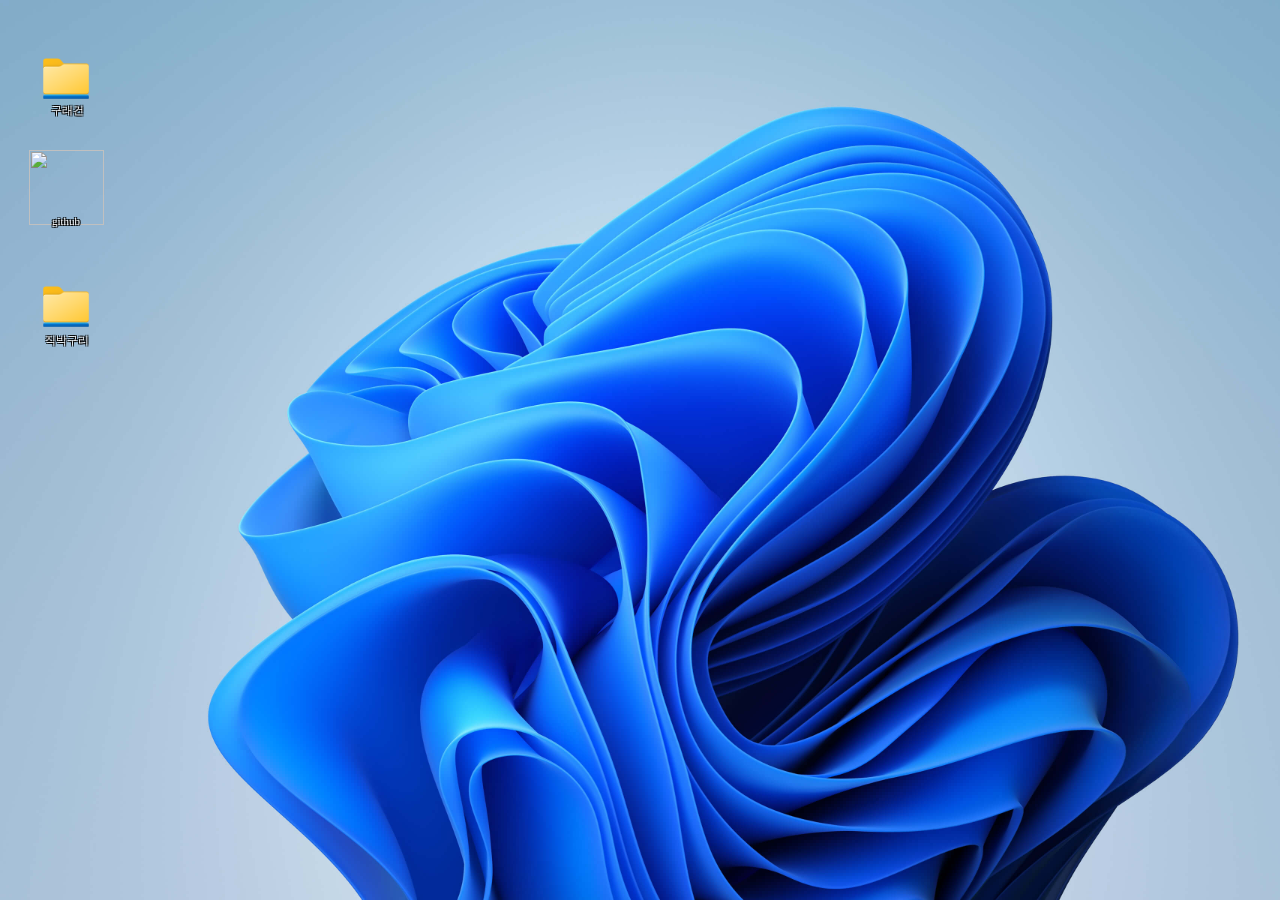
==== index.html @ e6343146 "Rename window.html to index.html" ====
<!DOCTYPE html>
<html>
<head>
    <link rel="stylesheet" type="text/css" href="styles.css">
</head>
<body>

    <div ondblclick="showWindow()" oncontextmenu="showWindow()">
        <img src="static/my_file.png">
        <div class="file">
            구래건
        </div>
    </div>


    <div ondblclick="window.location.href = 'https://github.com/reagan99'">
        <img src="static/git_logo.png" style="margin-top: 100px; width: 75px; height: 75px; left: 29px;">
        <div class="git">
            github
        </div>
    </div>

    <div ondblclick="showFolder()">
        <img src="static/my_file.png" style="margin-top: 228px;">
        <div class="gicbak">
            직박구리
        </div>
    </div>
        
    <div class="window" style="display:none">
        <div class="title-bar" onmousedown="dragWindow(event)">
            <div class="title-bar-text">Window</div>
            <div class="title-bar-controls">
                <button aria-label="Minimize" onclick="minimizeWindow(event)"></button>
                <button aria-label="Maximize" onclick="maximizeWindow(event)"></button>
                <button aria-label="Close" onclick="closeWindow(event)"></button>
            </div>
        </div>
        <div class="window-body">
            <h1>Who am I</h1>
            <img src="static/my_file.png" alt="내 이미지">
            <button class="tag" ondblclick="showMemo()">개인정보</button>
            <button class="tag" onclick="openEditor()">Word</button>
            <button class="tag">메모</button>
            <button class="tag" onclick="showLinux()">리눅스</button>
        </div>
    </div>
    <div class="editor" style="display:none">
        <div class="editor-title-bar" onmousedown="dragEditor(event)">
            
            <div class="editor-title-bar-text">Word</div>
            <div class="toolbar">
                <button class="btn">저장</button>
                <button class="btn">열기</button>
                <button class="btn">잘라내기</button>
                <button class="btn">복사</button>
                <button class="btn">붙여넣기</button>
            </div>
            <div class="editor-title-bar-controls">
                <button aria-label="Minimize" onclick="minimizeEditor(event)"></button>
                <button aria-label="Maximize" onclick="maximizeEditor(event)"></button>
                <button aria-label="Close" onclick="closeEditor(event)"></button>
            </div>
        </div>
        <div class="editor-body">
            <p> 누군가를 알고 싶다면<br>
                그 사람의 컴퓨터를 보면 되지 않을까요?<br>
               아님 말고...<br>
                </p>
        </div>
    </div>
    
    <div class="memo" style="display:none">
        <div class="memo-title-bar" onmousedown="dragMemo(event)">
            <div class="memo-title-bar-text">Memo</div>
            <div class="memo-title-bar-controls">
                <button aria-label="Minimize" onclick="minimizeMemo(event)"></button>
                <button aria-label="Maximize" onclick="maximizeMemo(event)"></button>
                <button aria-label="Close" onclick="closeMemo(event)"></button>
            </div>
        </div>
        <div class="memo-body">
            <h1>Sticker Memo</h1>
            <p>이름: 구래건<br>
                생년월일 : 2003.09.14<br>
                태어난 곳: 캐나다/밴쿠버<br>
                </p>
        </div>
    </div>
    <div class="folder" style="display:none">
        <div class="folder-title-bar" >
            <div class="folder-title-bar-text">Folder</div>
            <div class="folder-title-bar-controls">
                <button aria-label="Minimize" onclick="minimizeFolder(event)"></button>
                <button aria-label="Maximize" onclick="maximizeFolder(event)"></button>
                <button aria-label="Close" onclick="closeFolder(event)"></button>
            </div>
        </div>
        <div class="folder-separator"></div>
        <div class="content">
            <div class="sidebar">
                <ul>
                    <li>Documents</li>
                    <li>Downloads</li>
                    <li>Pictures</li>
                    <li>Videos</li>
                </ul>
            </div>
            <div class="main">
                <ul>
                    <li>File 1</li>
                    <li>File 2</li>
                    <li>File 3</li>
                    <li>File 4</li>
                    <li>File 5</li>
                </ul>
            </div>
        </div>
    </div>
    <div class="powerpoint"  style="display:none">
        <div class="powerpoint-title-bar" onmousedown="dragPowerpoint(event)">
            <div class="powerpoint-title-bar-text">PowerPoint</div>
            <div class="powerpoint-title-bar-controls">
                <button aria-label="Minimize" onclick="minimizePowerpoint(event)"></button>
                <button aria-label="Maximize" onclick="maximizePowerpoint(event)"></button>
                <button aria-label="Close" onclick="closePowerpoint(event)"></button>
            </div>
        </div>
        <div class="powerpoint-body">
            <div class="powerpoint-sidebar">
                <ul>
                    <li><a href="#">File</a></li>
                    <li><a href="#">Home</a></li>
                    <li><a href="#">Insert</a></li>
                    <li><a href="#">Design</a></li>
                    <li><a href="#">Transitions</a></li>
                    <li><a href="#">Animations</a></li>
                    <li><a href="#">Slide Show</a></li>
                    <li><a href="#">Review</a></li>
                    <li><a href="#">View</a></li>
                </ul>
            </div>
            <div class="powerpoint-main">
                <div class="powerpoint-slide">
                    <img src="static/linux/슬라이드1.PNG" alt="Slide 1">
                    <img src="static/linux/슬라이드2.PNG" alt="Slide 2">
                    <img src="static/linux/슬라이드3.PNG" alt="Slide 3">
                    <img src="static/linux/슬라이드4.PNG" alt="Slide 4">
                    <img src="static/linux/슬라이드5.PNG" alt="Slide 5">
                    <img src="static/linux/슬라이드6.PNG" alt="Slide 6">
                    <img src="static/linux/슬라이드7.PNG" alt="Slide 7">
                    <img src="static/linux/슬라이드8.PNG" alt="Slide 8">
                    <img src="static/linux/슬라이드9.PNG" alt="Slide 9">
                    <img src="static/linux/슬라이드10.PNG" alt="Slide 10">
                    <img src="static/linux/슬라이드11.PNG" alt="Slide 11">
                    <img src="static/linux/슬라이드12.PNG" alt="Slide 12">
                    <img src="static/linux/슬라이드13.PNG" alt="Slide 13">
                    <img src="static/linux/슬라이드14.PNG" alt="Slide 14">
                    <img src="static/linux/슬라이드15.PNG" alt="Slide 15">
                    <img src="static/linux/슬라이드16.PNG" alt="Slide 16">
                    <img src="static/linux/슬라이드17.PNG" alt="Slide 17">
                    <img src="static/linux/슬라이드18.PNG" alt="Slide 18">
                    <img src="static/linux/슬라이드19.PNG" alt="Slide 19">
                    <img src="static/linux/슬라이드20.PNG" alt="Slide 20">
                    <img src="static/linux/슬라이드21.PNG" alt="Slide 21">
                    <img src="static/linux/슬라이드22.PNG" alt="Slide 22">
                </div>
            </div>
    
    <script>
        const windowElement = document.querySelector('.window');
        const memoElement = document.querySelector('.memo');
        const folderElement = document.querySelector('.folder');
        const editorElement = document.querySelector('.editor');
        const powerpointElement = document.querySelector('.powerpoint');
        let isDraggingWindow = false;
        let isDraggingMemo = false;
        let isDraggingEditor = false;
        let windowOffsetX = 0;
        let windowOffsetY = 0;
        let memoOffsetX = 0;
        let memoOffsetY = 0;
        let editorOffsetX = 0;
        let editorOffsetY = 0;

        function showWindow() {
            windowElement.style.display = 'block';
        }

        function minimizeWindow(event) {
            event.stopPropagation();
            windowElement.style.display = 'none';
        }

        function openEditor() {
            windowElement.style.display = 'none';
            editorElement.style.display = 'block';
        }
        function showLinux(){
            powerpointElement.style.display = 'block';
        }

        function closeEditor(event) {
            event.stopPropagation();
            editorElement.style.display = 'none';
            windowElement.style.display = 'block';
        }

        function dragEditor(event) {
            isDraggingEditor = true;
            editorOffsetX = event.clientX - editorElement.offsetLeft;
            editorOffsetY = event.clientY - editorElement.offsetTop;
        }

        function dragWindow(event) {
            isDraggingWindow = true;
            windowOffsetX = event.clientX - windowElement.offsetLeft;
            windowOffsetY = event.clientY - windowElement.offsetTop;
        }

        function minimizeEditor(event) {
            event.stopPropagation();
            editorElement.style.display = 'none';
        }

        function maximizeEditor(event) {
            event.stopPropagation();
            editorElement.style.width = '100%';
            editorElement.style.height = '100%';
            editorElement.style.top = '30';
            editorElement.style.left = '30';
        }

        function closeWindow(event) {
            event.stopPropagation();
            windowElement.style.display = 'none';
        }

        function dragMemo(event) {
            isDraggingMemo = true;
            memoOffsetX = event.clientX - memoElement.offsetLeft;
            memoOffsetY = event.clientY - memoElement.offsetTop;
        }

        function minimizeMemo(event) {
            event.stopPropagation();
            memoElement.style.display = 'none';
        }

        function maximizeMemo(event) {
            event.stopPropagation();
            memoElement.style.width = '100%';
            memoElement.style.height = '100%';
            memoElement.style.top = '30';
            memoElement.style.left = '30';
        }

        function closeMemo(event) {
            event.stopPropagation();
            memoElement.style.display = 'none';
        }

        function showMemo() {
            memoElement.style.display = 'block';
        }

        function showFolder() {
            folderElement.style.display = 'block';
        }

        function minimizeFolder(event) {
            event.stopPropagation();
            folderElement.style.display = 'none';
        }

        function maximizeFolder(event) {
            event.stopPropagation();
            folderElement.style.width = '100%';
            folderElement.style.height = '100%';
            folderElement.style.top = '30';
            folderElement.style.left = '30';
        }

        function closeFolder(event) {
            event.stopPropagation();
            folderElement.style.display = 'none';
        }
        function minimizePowerpoint(event) {
            event.stopPropagation();
            powerpointElement.style.display = 'none';
        }
        function maximizePowerpoint(event) {
            event.stopPropagation();
            powerpointElement.style.width = '100%';
            powerpointElement.style.height = '100%';
            powerpointElement.style.top = '30';
            powerpointElement.style.left = '30';
        }
        function closePowerpoint(event) {
            event.stopPropagation();
            powerpointElement.style.display = 'none';
        }
    
    </script>
</html>
---- styles.css ----
body {
    background-image: url('static/blue_flower.jpg');
    background-size: cover;
    background-repeat: no-repeat;
    background-attachment: fixed;
    /* 다른 스타일 속성을 원하는대로 추가할 수 있습니다. */
}

.gicbak{
    position: absolute;
    top: 328px;
    left: 67px;
    transform: translateX(-50%);
    color: white;
    padding: 5px;
    font-size: 11px;
    text-shadow: -1px -1px 0 #000, 1px -1px 0 #000, -1px 1px 0 #000, 1px 1px 0 #000;
}



.file {
    position: absolute;
    top: 98px;
    left: 67px;
    transform: translateX(-50%);
    color: white;
    padding: 5px;
    font-size: 11px;
    text-shadow: -1px -1px 0 #000, 1px -1px 0 #000, -1px 1px 0 #000, 1px 1px 0 #000;
}

.git {
    position: absolute;
    top: 210px;
    left: 66px;
    transform: translateX(-50%);
    color: white;
    padding: 5px;
    font-size: 11px;
    text-shadow: -1px -1px 0 #000, 1px -1px 0 #000, -1px 1px 0 #000, 1px 1px 0 #000;
}

h1 {
    /* 헤더 스타일을 원하는대로 추가할 수 있습니다. */
    color: white;
    text-align: center;
}
footer {
    background: linear-gradient(to left, #E2EEF9, #D5DCF2);
    color: #fff;
    text-align: center;
    padding: 3px;
    position: fixed;
    bottom: 0;
    left: 0; /* 왼쪽 끝부터 시작하도록 설정 */
    width: 100%; /* 전체 폭을 가리키도록 설정 */
}
img {
    position: absolute; 
    left: 40px;
    top: 50px;
    width: 52px; /* 이미지의 폭을 조절 */
    height: auto;
    /* 다른 스타일 속성을 원하는대로 추가할 수 있습니다. */
}

.window {
    position: absolute;
    top: 50%;
    left: 50%;
    transform: translate(-50%, -50%);
    width: 500px;
    height: 400px;
    background-color: white;
    border: 1px solid black;
    box-shadow: 0px 0px 10px rgba(0, 0, 0, 0.5);
    overflow: hidden;
}

.title-bar {
    position: relative;
    width: 100%;
    height: 30px;
    background-color: #0078d7;
    color: white;
    font-size: 14px;
    display: flex;
    align-items: center;
}

.title-bar-text {
    margin-left: 10px;
    flex-grow: 1;
}

.title-bar-controls {
    display: flex;
    align-items: center;
    margin-right: 10px;
}

.title-bar-controls button {
    width: 12px;
    height: 12px;
    margin-left: 5px;
    border-radius: 50%;
    border: none;
    outline: none;
}

.title-bar-controls button:nth-child(1) {
    background-color: #ffc107;
}

.title-bar-controls button:nth-child(2) {
    background-color: #28a745;
}

.title-bar-controls button:nth-child(3) {
    background-color: #dc3545;
}

.window-body {
    padding: 20px;
}

.tag {
    display: inline-block;
    margin-right: 10px;
    margin-bottom: 10px;
    padding: 5px;
    background-color: #0078d7;
    color: white;
    font-size: 14px;
    border-radius: 5px;
}
.memo {
    position: absolute;
    top: 50%;
    left: 50%;
    transform: translate(-50%, -50%);
    width: 400px;
    height: 400px;
    background-color: #FFF7D1;
    border: 1px solid black;
    z-index: 1;
}

.memo-title-bar {
    height: 30px;
    background-color: #0078d7;
    color: white;
    display: flex;
    justify-content: space-between;
    align-items: center;
    padding: 0 10px;
}

.memo-title-bar-controls button {
    background-color: transparent;
    border: none;
    color: white;
    font-size: 20px;
    cursor: pointer;
    width: 12px;
    height: 12px;
    margin-left: 5px;
    border-radius: 50%;
    border: none;
    outline: none;
}
.memo-body h1 {
    font-size: 24px;
    font-weight: bold;
    color: #333;
    margin-bottom: 16px;
}
.memo-body p {
    font-size: 24px;
    color: black;
}

.memo-body {
    padding: 10px;
}


.memo-title-bar-controls button:nth-child(1) {
    background-color: #ffc107;
}

.memo-title-bar-controls button:nth-child(2) {
    background-color: #28a745;
}

.memo-title-bar-controls button:nth-child(3) {
    background-color: #dc3545;
}





.folder {
    position: absolute;
    top: 50%;
    left: 50%;
    transform: translate(-50%, -50%);
    width: 500px;
    height: 400px;
    background-color: white;
    border: 1px solid black;
    box-shadow: 0px 0px 10px rgba(0, 0, 0, 0.5);
    overflow: hidden;
}

.folder-title-bar {
    height: 30px;
    background-color: #0078d7;
    color: white;
    display: flex;
    justify-content: space-between;
    align-items: center;
    padding: 0 10px;
}

.folder-title-bar-controls button {
    background-color: transparent;
    border: none;
    color: white;
    font-size: 20px;
    cursor: pointer;
    width: 12px;
    height: 12px;
    margin-left: 5px;
    border-radius: 50%;
    border: none;
    outline: none;
}
.folder-body h1 {
    font-size: 24px;
    font-weight: bold;
    color: #333;
    margin-bottom: 16px;
}
.folder-body p {
    font-size: 24px;
    color: black;
}

.folder-body {
    padding: 10px;
    border-right: 10px solid black;
}
.folder-separator {
    width: 2px; /* 너비 조정 */
    background-color: #000; /* 선의 색상 설정 */
    height: max-content; /* 높이를 부모 요소와 동일하게 설정 */
    position: absolute;
    top: 7%;
    left: 30%; /* 가운데 정렬 (선택한 위치에 따라 조정) */
}
.folder-title-bar-controls button:nth-child(1) {
    background-color: #ffc107;
}

.folder-title-bar-controls button:nth-child(2) {
    background-color: #28a745;
}

.folder-title-bar-controls button:nth-child(3) {
    background-color: #dc3545;
}




body {
    background-color: #ccc; /* 전체 배경 회색 */
    display: flex;
    justify-content: center;
    align-items: center;
    height: 100vh;
    margin: 0;
}

.editor {
    border: 1px solid #ccc;
    background-color: #fff; /* 흰색 배경 */
    padding: 20px;
    display: flex;
    flex-direction: column;
    max-width: 800px; /* 원하는 최대 너비로 설정 */
    width: 100%; /* 화면을 가득 채우도록 설정 */
}

.editor-title-bar {
    background-color: #0078d4;
    padding: 10px;
    color: white;
    display: flex;
    justify-content: space-between;
    border-bottom: 1px solid #ccc; /* 타이틀 바와 본문 구분선 추가 */
}



.editor-title-bar-controls button {
    background-color: transparent;
    border: none;
    color: white;
    font-size: 20px;
    cursor: pointer;
    width: 12px;
    height: 12px;
    margin-left: 5px;
    border-radius: 50%;
    border: none;
    outline: none;
}

.editor-title-bar-controls button:nth-child(1) {
    background-color: #ffc107;
}

.editor-title-bar-controls button:nth-child(2) {
    background-color: #28a745;
}

.editor-title-bar-controls button:nth-child(3) {
    background-color: #dc3545;
}

.editor-body {
    border: 1px solid #ccc;
    padding: 10px;
    flex-grow: 1; /* 내용 영역을 가운데로 확장 */
    
}
.toolbar {
    background-color: #0679b3; /* Green */
    border: none;
    color: white;
    padding: 15px 32px;
    text-align: center;
    text-decoration: none;
    display: inline-block;
    font-size: 16px;
    margin: 4px 2px;
    cursor: pointer;
    border-radius: 10px;
    box-shadow: 0 4px 8px 0 rgba(0,0,0,0.2), 0 6px 20px 0 rgba(0,0,0,0.19);
}

.toolbar button {
    background-color: #0679b3;
    color: white;
    border: 2px solid #0679b3;
    border-radius: 5px;
    padding: 10px 20px;
    margin: 5px;
    font-size: 16px;
    cursor: pointer;
    transition: all 0.3s ease;
}

.toolbar button:hover {
    background-color: #0679b3;
    color: white;
}

.powerpoint-title-bar-controls button {
    background-color: transparent;
    border: none;
    color: white;
    font-size: 20px;
    cursor: pointer;
    width: 12px;
    height: 12px;
    margin-left: 5px;
    border-radius: 50%;
    border: none;
    outline: none;

}


.powerpoint {
    position: absolute;
    top: 50%;
    left: 50%;
    transform: translate(-50%, -50%);
    width: 800px;
    height: 600px;
    background-color: #fff;
    border: 1px solid #ccc;
    box-shadow: 0 0 10px rgba(0, 0, 0, 0.3);
    overflow: hidden;
}

/* Powerpoint Title Bar */
.powerpoint-title-bar {
    position: relative;
    height: 30px;
    background-color: #0072C6;
    color: #fff;
    font-size: 14px;
    font-weight: bold;
    padding: 5px;
    cursor: move;
}

/* Powerpoint Title Bar Text */
.powerpoint-title-bar-text {
    display: inline-block;
    margin-right: 10px;
}

/* Powerpoint Title Bar Controls */
.powerpoint-title-bar-controls {
    position: absolute;
    top: 0;
    right: 0;
    height: 100%;
}

/* Powerpoint Title Bar Control Buttons */
.powerpoint-title-bar-controls button {
    width: 30px;
    height: 30px;
    background-color: transparent;
    border: none;
    outline: none;
    cursor: pointer;
    margin-left: 5px;
    position: relative;
}

/* Powerpoint Title Bar Control Button Icons */
.powerpoint-title-bar-controls button:before {
    content: "";
    position: absolute;
    top: 50%;
    left: 50%;
    transform: translate(-50%, -50%);
}

/* Powerpoint Title Bar Control Button Minimize Icon */
.powerpoint-title-bar-controls button[aria-label="Minimize"]:before {
    width: 10px;
    height: 2px;
    background-color: #fff;
}

/* Powerpoint Title Bar Control Button Maximize Icon */
.powerpoint-title-bar-controls button[aria-label="Maximize"]:before {
    width: 10px;
    height: 10px;
    border: 2px solid #fff;
    border-radius: 50%;
}

/* Powerpoint Title Bar Control Button Close Icon */
.powerpoint-title-bar-controls button[aria-label="Close"]:before {
    width: 12px;
    height: 12px;
    border: 2px solid #fff;
    border-radius: 50%;
    transform: rotate(45deg);
}

/* Powerpoint Sidebar */
.powerpoint-sidebar {
    position: absolute;
    top: 30px;
    left: 0;
    bottom: 0;
    width: 150px;
    background-color: #f2f2f2;
    overflow-y: auto;
}

/* Powerpoint Sidebar Links */
.powerpoint-sidebar ul {
    list-style: none;
    margin: 0;
    padding: 0;
}

.powerpoint-sidebar ul li {
    margin: 0;
    padding: 0;
}

.powerpoint-sidebar ul li a {
    display: block;
    padding: 10px;
    color: #333;
    text-decoration: none;
    font-size: 14px;
    font-weight: bold;
    border-bottom: 1px solid #ccc;
}

.powerpoint-sidebar ul li a:hover {
    background-color: #0072C6;
    color: #fff;
}

/* Powerpoint Main */
.powerpoint-main {
    position: absolute;
    top: 30px;
    left: 150px;
    bottom: 0;
    right: 0;
    background-color: #fff;
    overflow-y: auto;
}

/* Powerpoint Slide */
.powerpoint-slide {
    position: relative;
    width: 100%;
    height: 100%;
    display: none;
}

.powerpoint-slide:first-child {
    display: block;
}

.powerpoint-slide img {
    width: 100%;
    height: 100%;
    object-fit: contain;
}

.powerpoint-title-bar-controls button:nth-child(1) {
    background-color: #ffc107;
}
.powerpoint-title-bar-controls button:nth-child(2) {
    background-color: #28a745;
}
.powerpoint-title-bar-controls button:nth-child(3) {
    background-color: #dc3545;
}

.powerpoint-slide {
    position: relative;
    width: 100%;
    height: 100%;
}

.powerpoint-slide img {
    display: block;
    margin: 10px auto; /* 이미지를 수직 중앙으로 정렬합니다. */
}
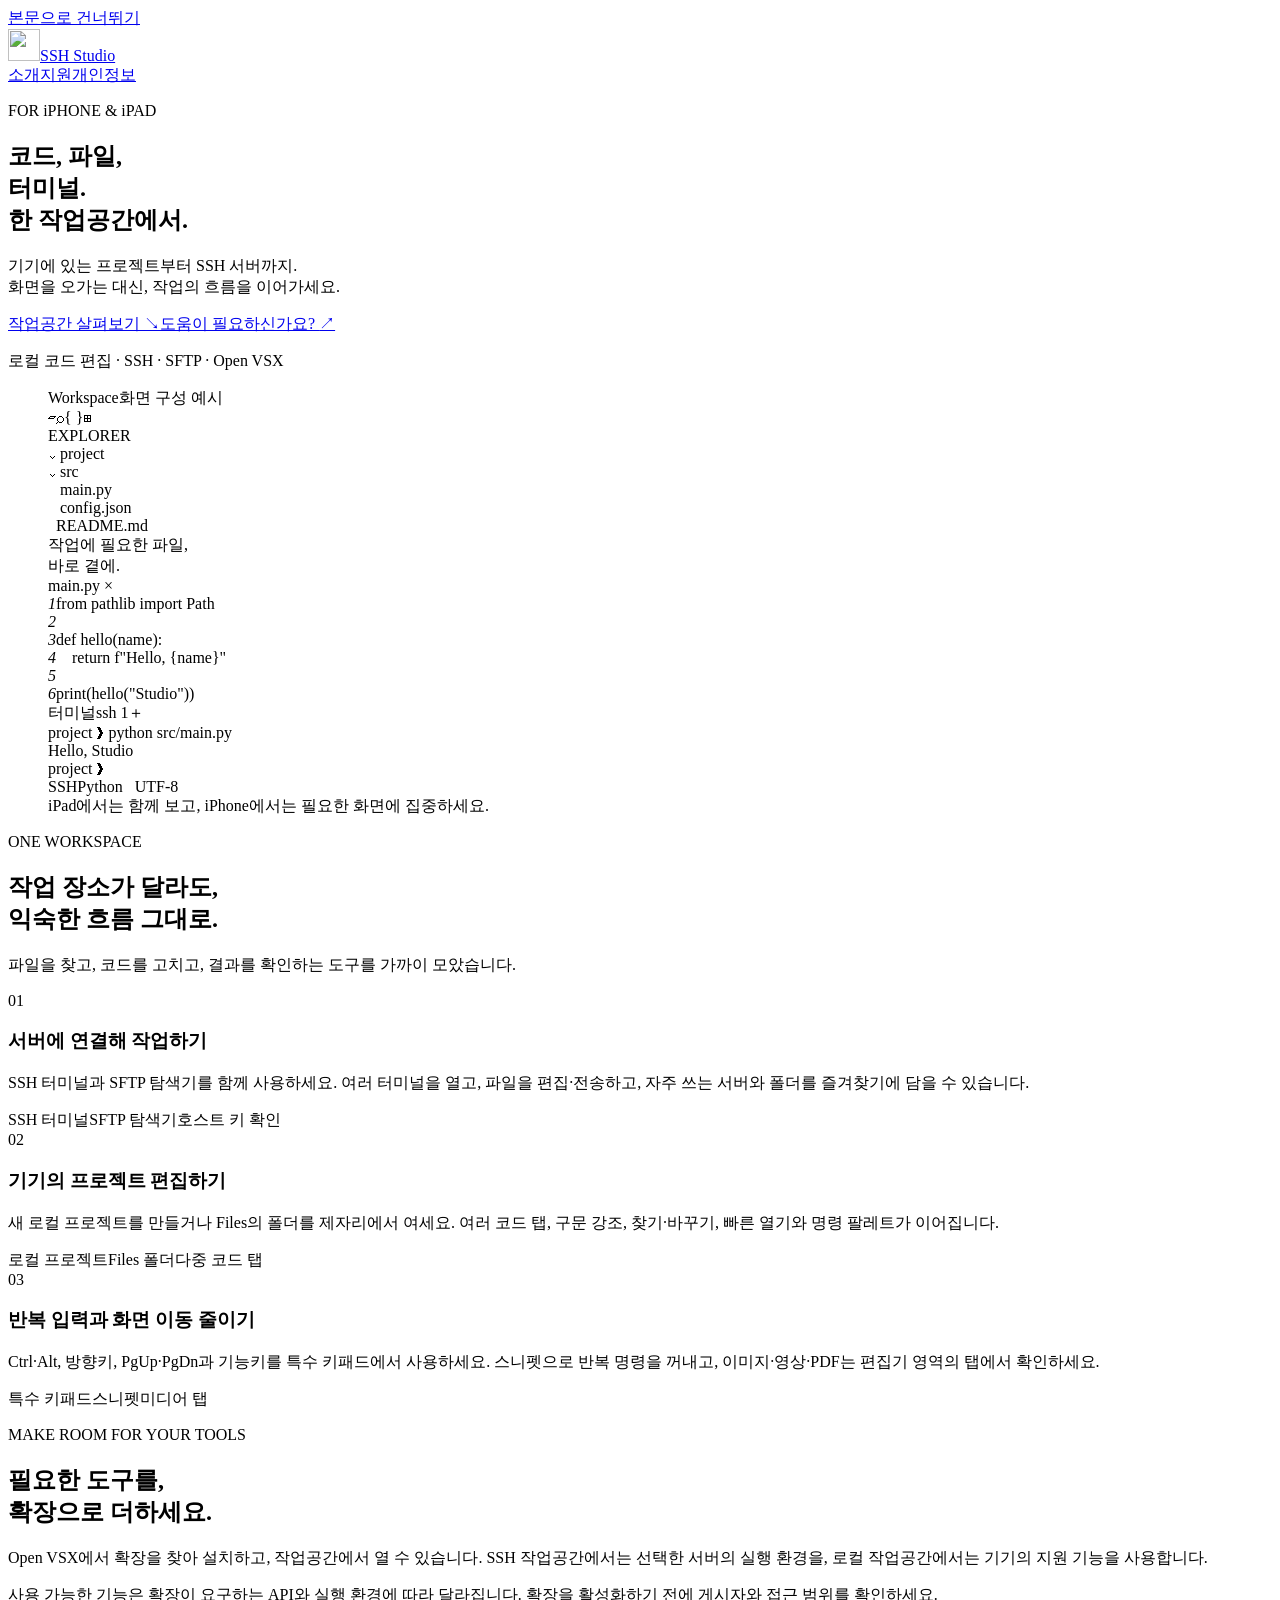
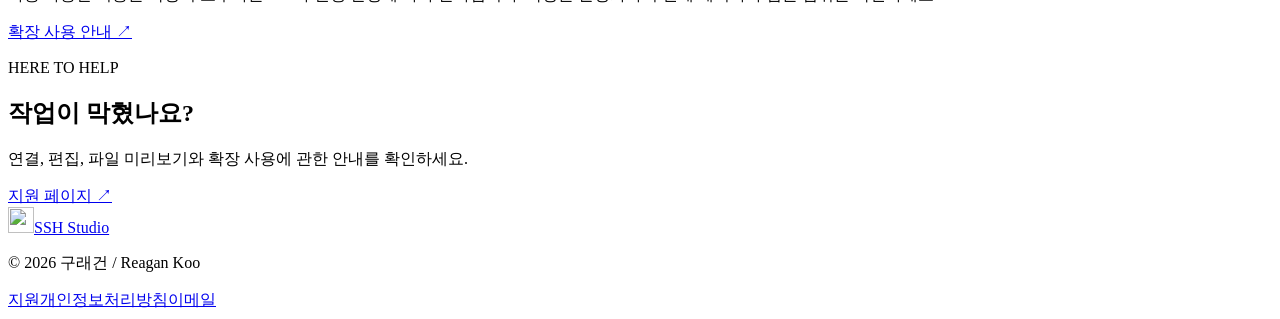
==== commit ffa9a364: "Publish SSH Studio product, support and privacy pages" ====
--- a/index.html
+++ b/index.html
@@ -1,306 +1,58 @@
-<!DOCTYPE html>
-<html>
+<!doctype html>
+<html lang="ko">
 <head>
-    <link rel="stylesheet" type="text/css" href="styles.css">
+  <meta charset="utf-8">
+  <meta name="viewport" content="width=device-width, initial-scale=1">
+  <meta name="color-scheme" content="light dark">
+  <meta name="description" content="SSH Studio는 iPhone과 iPad에서 로컬 코드 편집, SSH 터미널, SFTP 파일 탐색을 하나의 작업공간으로 연결합니다.">
+  <meta name="theme-color" content="#0c121b">
+  <title>SSH Studio — iPhone과 iPad의 코드 작업공간</title>
+  <link rel="icon" href="assets/mark.svg" type="image/svg+xml">
+  <link rel="stylesheet" href="assets/style.css">
 </head>
 <body>
-
-    <div ondblclick="showWindow()" oncontextmenu="showWindow()">
-        <img src="static/my_file.png">
-        <div class="file">
-            구래건
+  <a class="skip-link" href="#main">본문으로 건너뛰기</a>
+  <header class="site-header">
+    <div class="header-inner">
+      <a class="brand" href="index.html" aria-label="SSH Studio 홈"><img src="assets/mark.svg" width="32" height="32" alt=""><span>SSH Studio</span></a>
+      <nav aria-label="주 메뉴"><a href="index.html" aria-current="page">소개</a><a href="support.html">지원</a><a href="privacy.html">개인정보</a></nav>
+    </div>
+  </header>
+  <main id="main">
+    <section class="hero">
+      <div class="hero-inner">
+        <div class="hero-copy">
+          <p class="eyebrow"><span class="small-dot" aria-hidden="true"></span> FOR iPHONE &amp; iPAD</p>
+          <h1>코드, 파일,<br>터미널.<br><span>한 작업공간에서.</span></h1>
+          <p class="hero-description">기기에 있는 프로젝트부터 SSH 서버까지.<br>화면을 오가는 대신, 작업의 흐름을 이어가세요.</p>
+          <div class="actions"><a class="button button-primary" href="#workspace">작업공간 살펴보기 <span aria-hidden="true">↘</span></a><a class="text-link" href="support.html">도움이 필요하신가요? <span aria-hidden="true">↗</span></a></div>
+          <p class="hero-platform">로컬 코드 편집 · SSH · SFTP · Open VSX</p>
         </div>
-    </div>
-
-
-    <div ondblclick="window.location.href = 'https://github.com/reagan99'">
-        <img src="static/git_logo.png" style="margin-top: 100px; width: 75px; height: 75px; left: 29px;">
-        <div class="git">
-            github
-        </div>
-    </div>
-
-    <div ondblclick="showFolder()">
-        <img src="static/my_file.png" style="margin-top: 228px;">
-        <div class="gicbak">
-            직박구리
-        </div>
-    </div>
-        
-    <div class="window" style="display:none">
-        <div class="title-bar" onmousedown="dragWindow(event)">
-            <div class="title-bar-text">Window</div>
-            <div class="title-bar-controls">
-                <button aria-label="Minimize" onclick="minimizeWindow(event)"></button>
-                <button aria-label="Maximize" onclick="maximizeWindow(event)"></button>
-                <button aria-label="Close" onclick="closeWindow(event)"></button>
+        <figure class="workspace-figure">
+          <div class="workspace-demo" role="img" aria-label="iPad 작업공간 구성 예시. 왼쪽에 파일 탐색기, 오른쪽에 코드 편집기, 아래에 SSH 터미널이 배치되어 있습니다.">
+            <div class="demo-top"><span class="demo-project"><span class="small-dot" aria-hidden="true"></span> Workspace</span><span class="demo-caption">화면 구성 예시</span></div>
+            <div class="demo-body">
+              <div class="demo-activity" aria-hidden="true"><span class="active">▱</span><span>⌕</span><span>{ }</span><span>⊞</span></div>
+              <div class="demo-explorer" aria-hidden="true"><div class="demo-label">EXPLORER</div><div class="demo-folder">⌄ project</div><div class="demo-file">⌄ src</div><div class="demo-file selected">&nbsp;&nbsp; main.py</div><div class="demo-file">&nbsp;&nbsp; config.json</div><div class="demo-file">&nbsp; README.md</div><div class="demo-folder-label">작업에 필요한 파일,<br>바로 곁에.</div></div>
+              <div class="demo-editor" aria-hidden="true"><div class="demo-tab"><span class="file-dot"></span> main.py <span>×</span></div><div class="demo-code"><div><i>1</i><span class="code-purple">from</span> pathlib <span class="code-purple">import</span> Path</div><div><i>2</i></div><div><i>3</i><span class="code-purple">def</span> <span class="code-cyan">hello</span>(name):</div><div><i>4</i>&nbsp;&nbsp;&nbsp;&nbsp;<span class="code-purple">return</span> <span class="code-green">f"Hello, {name}"</span></div><div><i>5</i></div><div><i>6</i><span class="code-cyan">print</span>(hello(<span class="code-green">"Studio"</span>))</div></div><div class="demo-terminal"><div class="demo-terminal-tabs"><span>터미널</span><span>ssh 1</span><span aria-hidden="true">＋</span></div><div class="demo-terminal-code"><span class="code-green">project</span> <span class="code-muted">❯</span> python src/main.py<br>Hello, Studio<br><span class="code-green">project</span> <span class="code-muted">❯</span> <span class="cursor-block"></span></div></div></div>
             </div>
-        </div>
-        <div class="window-body">
-            <h1>Who am I</h1>
-            <img src="static/my_file.png" alt="내 이미지">
-            <button class="tag" ondblclick="showMemo()">개인정보</button>
-            <button class="tag" onclick="openEditor()">Word</button>
-            <button class="tag">메모</button>
-            <button class="tag" onclick="showLinux()">리눅스</button>
-        </div>
-    </div>
-    <div class="editor" style="display:none">
-        <div class="editor-title-bar" onmousedown="dragEditor(event)">
-            
-            <div class="editor-title-bar-text">Word</div>
-            <div class="toolbar">
-                <button class="btn">저장</button>
-                <button class="btn">열기</button>
-                <button class="btn">잘라내기</button>
-                <button class="btn">복사</button>
-                <button class="btn">붙여넣기</button>
-            </div>
-            <div class="editor-title-bar-controls">
-                <button aria-label="Minimize" onclick="minimizeEditor(event)"></button>
-                <button aria-label="Maximize" onclick="maximizeEditor(event)"></button>
-                <button aria-label="Close" onclick="closeEditor(event)"></button>
-            </div>
-        </div>
-        <div class="editor-body">
-            <p> 누군가를 알고 싶다면<br>
-                그 사람의 컴퓨터를 보면 되지 않을까요?<br>
-               아님 말고...<br>
-                </p>
-        </div>
-    </div>
-    
-    <div class="memo" style="display:none">
-        <div class="memo-title-bar" onmousedown="dragMemo(event)">
-            <div class="memo-title-bar-text">Memo</div>
-            <div class="memo-title-bar-controls">
-                <button aria-label="Minimize" onclick="minimizeMemo(event)"></button>
-                <button aria-label="Maximize" onclick="maximizeMemo(event)"></button>
-                <button aria-label="Close" onclick="closeMemo(event)"></button>
-            </div>
-        </div>
-        <div class="memo-body">
-            <h1>Sticker Memo</h1>
-            <p>이름: 구래건<br>
-                생년월일 : 2003.09.14<br>
-                태어난 곳: 캐나다/밴쿠버<br>
-                </p>
-        </div>
-    </div>
-    <div class="folder" style="display:none">
-        <div class="folder-title-bar" >
-            <div class="folder-title-bar-text">Folder</div>
-            <div class="folder-title-bar-controls">
-                <button aria-label="Minimize" onclick="minimizeFolder(event)"></button>
-                <button aria-label="Maximize" onclick="maximizeFolder(event)"></button>
-                <button aria-label="Close" onclick="closeFolder(event)"></button>
-            </div>
-        </div>
-        <div class="folder-separator"></div>
-        <div class="content">
-            <div class="sidebar">
-                <ul>
-                    <li>Documents</li>
-                    <li>Downloads</li>
-                    <li>Pictures</li>
-                    <li>Videos</li>
-                </ul>
-            </div>
-            <div class="main">
-                <ul>
-                    <li>File 1</li>
-                    <li>File 2</li>
-                    <li>File 3</li>
-                    <li>File 4</li>
-                    <li>File 5</li>
-                </ul>
-            </div>
-        </div>
-    </div>
-    <div class="powerpoint"  style="display:none">
-        <div class="powerpoint-title-bar" onmousedown="dragPowerpoint(event)">
-            <div class="powerpoint-title-bar-text">PowerPoint</div>
-            <div class="powerpoint-title-bar-controls">
-                <button aria-label="Minimize" onclick="minimizePowerpoint(event)"></button>
-                <button aria-label="Maximize" onclick="maximizePowerpoint(event)"></button>
-                <button aria-label="Close" onclick="closePowerpoint(event)"></button>
-            </div>
-        </div>
-        <div class="powerpoint-body">
-            <div class="powerpoint-sidebar">
-                <ul>
-                    <li><a href="#">File</a></li>
-                    <li><a href="#">Home</a></li>
-                    <li><a href="#">Insert</a></li>
-                    <li><a href="#">Design</a></li>
-                    <li><a href="#">Transitions</a></li>
-                    <li><a href="#">Animations</a></li>
-                    <li><a href="#">Slide Show</a></li>
-                    <li><a href="#">Review</a></li>
-                    <li><a href="#">View</a></li>
-                </ul>
-            </div>
-            <div class="powerpoint-main">
-                <div class="powerpoint-slide">
-                    <img src="static/linux/슬라이드1.PNG" alt="Slide 1">
-                    <img src="static/linux/슬라이드2.PNG" alt="Slide 2">
-                    <img src="static/linux/슬라이드3.PNG" alt="Slide 3">
-                    <img src="static/linux/슬라이드4.PNG" alt="Slide 4">
-                    <img src="static/linux/슬라이드5.PNG" alt="Slide 5">
-                    <img src="static/linux/슬라이드6.PNG" alt="Slide 6">
-                    <img src="static/linux/슬라이드7.PNG" alt="Slide 7">
-                    <img src="static/linux/슬라이드8.PNG" alt="Slide 8">
-                    <img src="static/linux/슬라이드9.PNG" alt="Slide 9">
-                    <img src="static/linux/슬라이드10.PNG" alt="Slide 10">
-                    <img src="static/linux/슬라이드11.PNG" alt="Slide 11">
-                    <img src="static/linux/슬라이드12.PNG" alt="Slide 12">
-                    <img src="static/linux/슬라이드13.PNG" alt="Slide 13">
-                    <img src="static/linux/슬라이드14.PNG" alt="Slide 14">
-                    <img src="static/linux/슬라이드15.PNG" alt="Slide 15">
-                    <img src="static/linux/슬라이드16.PNG" alt="Slide 16">
-                    <img src="static/linux/슬라이드17.PNG" alt="Slide 17">
-                    <img src="static/linux/슬라이드18.PNG" alt="Slide 18">
-                    <img src="static/linux/슬라이드19.PNG" alt="Slide 19">
-                    <img src="static/linux/슬라이드20.PNG" alt="Slide 20">
-                    <img src="static/linux/슬라이드21.PNG" alt="Slide 21">
-                    <img src="static/linux/슬라이드22.PNG" alt="Slide 22">
-                </div>
-            </div>
-    
-    <script>
-        const windowElement = document.querySelector('.window');
-        const memoElement = document.querySelector('.memo');
-        const folderElement = document.querySelector('.folder');
-        const editorElement = document.querySelector('.editor');
-        const powerpointElement = document.querySelector('.powerpoint');
-        let isDraggingWindow = false;
-        let isDraggingMemo = false;
-        let isDraggingEditor = false;
-        let windowOffsetX = 0;
-        let windowOffsetY = 0;
-        let memoOffsetX = 0;
-        let memoOffsetY = 0;
-        let editorOffsetX = 0;
-        let editorOffsetY = 0;
-
-        function showWindow() {
-            windowElement.style.display = 'block';
-        }
-
-        function minimizeWindow(event) {
-            event.stopPropagation();
-            windowElement.style.display = 'none';
-        }
-
-        function openEditor() {
-            windowElement.style.display = 'none';
-            editorElement.style.display = 'block';
-        }
-        function showLinux(){
-            powerpointElement.style.display = 'block';
-        }
-
-        function closeEditor(event) {
-            event.stopPropagation();
-            editorElement.style.display = 'none';
-            windowElement.style.display = 'block';
-        }
-
-        function dragEditor(event) {
-            isDraggingEditor = true;
-            editorOffsetX = event.clientX - editorElement.offsetLeft;
-            editorOffsetY = event.clientY - editorElement.offsetTop;
-        }
-
-        function dragWindow(event) {
-            isDraggingWindow = true;
-            windowOffsetX = event.clientX - windowElement.offsetLeft;
-            windowOffsetY = event.clientY - windowElement.offsetTop;
-        }
-
-        function minimizeEditor(event) {
-            event.stopPropagation();
-            editorElement.style.display = 'none';
-        }
-
-        function maximizeEditor(event) {
-            event.stopPropagation();
-            editorElement.style.width = '100%';
-            editorElement.style.height = '100%';
-            editorElement.style.top = '30';
-            editorElement.style.left = '30';
-        }
-
-        function closeWindow(event) {
-            event.stopPropagation();
-            windowElement.style.display = 'none';
-        }
-
-        function dragMemo(event) {
-            isDraggingMemo = true;
-            memoOffsetX = event.clientX - memoElement.offsetLeft;
-            memoOffsetY = event.clientY - memoElement.offsetTop;
-        }
-
-        function minimizeMemo(event) {
-            event.stopPropagation();
-            memoElement.style.display = 'none';
-        }
-
-        function maximizeMemo(event) {
-            event.stopPropagation();
-            memoElement.style.width = '100%';
-            memoElement.style.height = '100%';
-            memoElement.style.top = '30';
-            memoElement.style.left = '30';
-        }
-
-        function closeMemo(event) {
-            event.stopPropagation();
-            memoElement.style.display = 'none';
-        }
-
-        function showMemo() {
-            memoElement.style.display = 'block';
-        }
-
-        function showFolder() {
-            folderElement.style.display = 'block';
-        }
-
-        function minimizeFolder(event) {
-            event.stopPropagation();
-            folderElement.style.display = 'none';
-        }
-
-        function maximizeFolder(event) {
-            event.stopPropagation();
-            folderElement.style.width = '100%';
-            folderElement.style.height = '100%';
-            folderElement.style.top = '30';
-            folderElement.style.left = '30';
-        }
-
-        function closeFolder(event) {
-            event.stopPropagation();
-            folderElement.style.display = 'none';
-        }
-        function minimizePowerpoint(event) {
-            event.stopPropagation();
-            powerpointElement.style.display = 'none';
-        }
-        function maximizePowerpoint(event) {
-            event.stopPropagation();
-            powerpointElement.style.width = '100%';
-            powerpointElement.style.height = '100%';
-            powerpointElement.style.top = '30';
-            powerpointElement.style.left = '30';
-        }
-        function closePowerpoint(event) {
-            event.stopPropagation();
-            powerpointElement.style.display = 'none';
-        }
-    
-    </script>
+            <div class="demo-status"><span>SSH</span><span>Python &nbsp; UTF-8</span></div>
+          </div>
+          <figcaption>iPad에서는 함께 보고, iPhone에서는 필요한 화면에 집중하세요.</figcaption>
+        </figure>
+      </div>
+    </section>
+    <section class="section workspace-section" id="workspace">
+      <div class="section-heading"><p class="eyebrow">ONE WORKSPACE</p><h2>작업 장소가 달라도,<br>익숙한 흐름 그대로.</h2><p>파일을 찾고, 코드를 고치고, 결과를 확인하는 도구를 가까이 모았습니다.</p></div>
+      <div class="workflow-list">
+        <article class="workflow-row"><span class="row-number">01</span><div><h3>서버에 연결해 작업하기</h3><p>SSH 터미널과 SFTP 탐색기를 함께 사용하세요. 여러 터미널을 열고, 파일을 편집·전송하고, 자주 쓰는 서버와 폴더를 즐겨찾기에 담을 수 있습니다.</p></div><div class="row-tags"><span>SSH 터미널</span><span>SFTP 탐색기</span><span>호스트 키 확인</span></div></article>
+        <article class="workflow-row"><span class="row-number">02</span><div><h3>기기의 프로젝트 편집하기</h3><p>새 로컬 프로젝트를 만들거나 Files의 폴더를 제자리에서 여세요. 여러 코드 탭, 구문 강조, 찾기·바꾸기, 빠른 열기와 명령 팔레트가 이어집니다.</p></div><div class="row-tags"><span>로컬 프로젝트</span><span>Files 폴더</span><span>다중 코드 탭</span></div></article>
+        <article class="workflow-row"><span class="row-number">03</span><div><h3>반복 입력과 화면 이동 줄이기</h3><p>Ctrl·Alt, 방향키, PgUp·PgDn과 기능키를 특수 키패드에서 사용하세요. 스니펫으로 반복 명령을 꺼내고, 이미지·영상·PDF는 편집기 영역의 탭에서 확인하세요.</p></div><div class="row-tags"><span>특수 키패드</span><span>스니펫</span><span>미디어 탭</span></div></article>
+      </div>
+    </section>
+    <section class="extension-section"><div class="section extension-inner"><div><p class="eyebrow">MAKE ROOM FOR YOUR TOOLS</p><h2>필요한 도구를,<br>확장으로 더하세요.</h2></div><div><p>Open VSX에서 확장을 찾아 설치하고, 작업공간에서 열 수 있습니다. SSH 작업공간에서는 선택한 서버의 실행 환경을, 로컬 작업공간에서는 기기의 지원 기능을 사용합니다.</p><p class="muted">사용 가능한 기능은 확장이 요구하는 API와 실행 환경에 따라 달라집니다. 확장을 활성화하기 전에 게시자와 접근 범위를 확인하세요.</p><a class="text-link" href="support.html#extensions">확장 사용 안내 <span aria-hidden="true">↗</span></a></div></div></section>
+    <section class="section closing-section"><div><p class="eyebrow">HERE TO HELP</p><h2>작업이 막혔나요?</h2><p>연결, 편집, 파일 미리보기와 확장 사용에 관한 안내를 확인하세요.</p></div><a class="button button-dark" href="support.html">지원 페이지 <span aria-hidden="true">↗</span></a></section>
+  </main>
+  <footer class="site-footer"><div class="footer-inner"><a class="brand" href="index.html"><img src="assets/mark.svg" width="26" height="26" alt=""><span>SSH Studio</span></a><p>© 2026 구래건 / Reagan Koo</p><nav aria-label="푸터 메뉴"><a href="support.html">지원</a><a href="privacy.html">개인정보처리방침</a><a href="mailto:reagan9@naver.com">이메일</a></nav></div></footer>
+</body>
 </html>
-
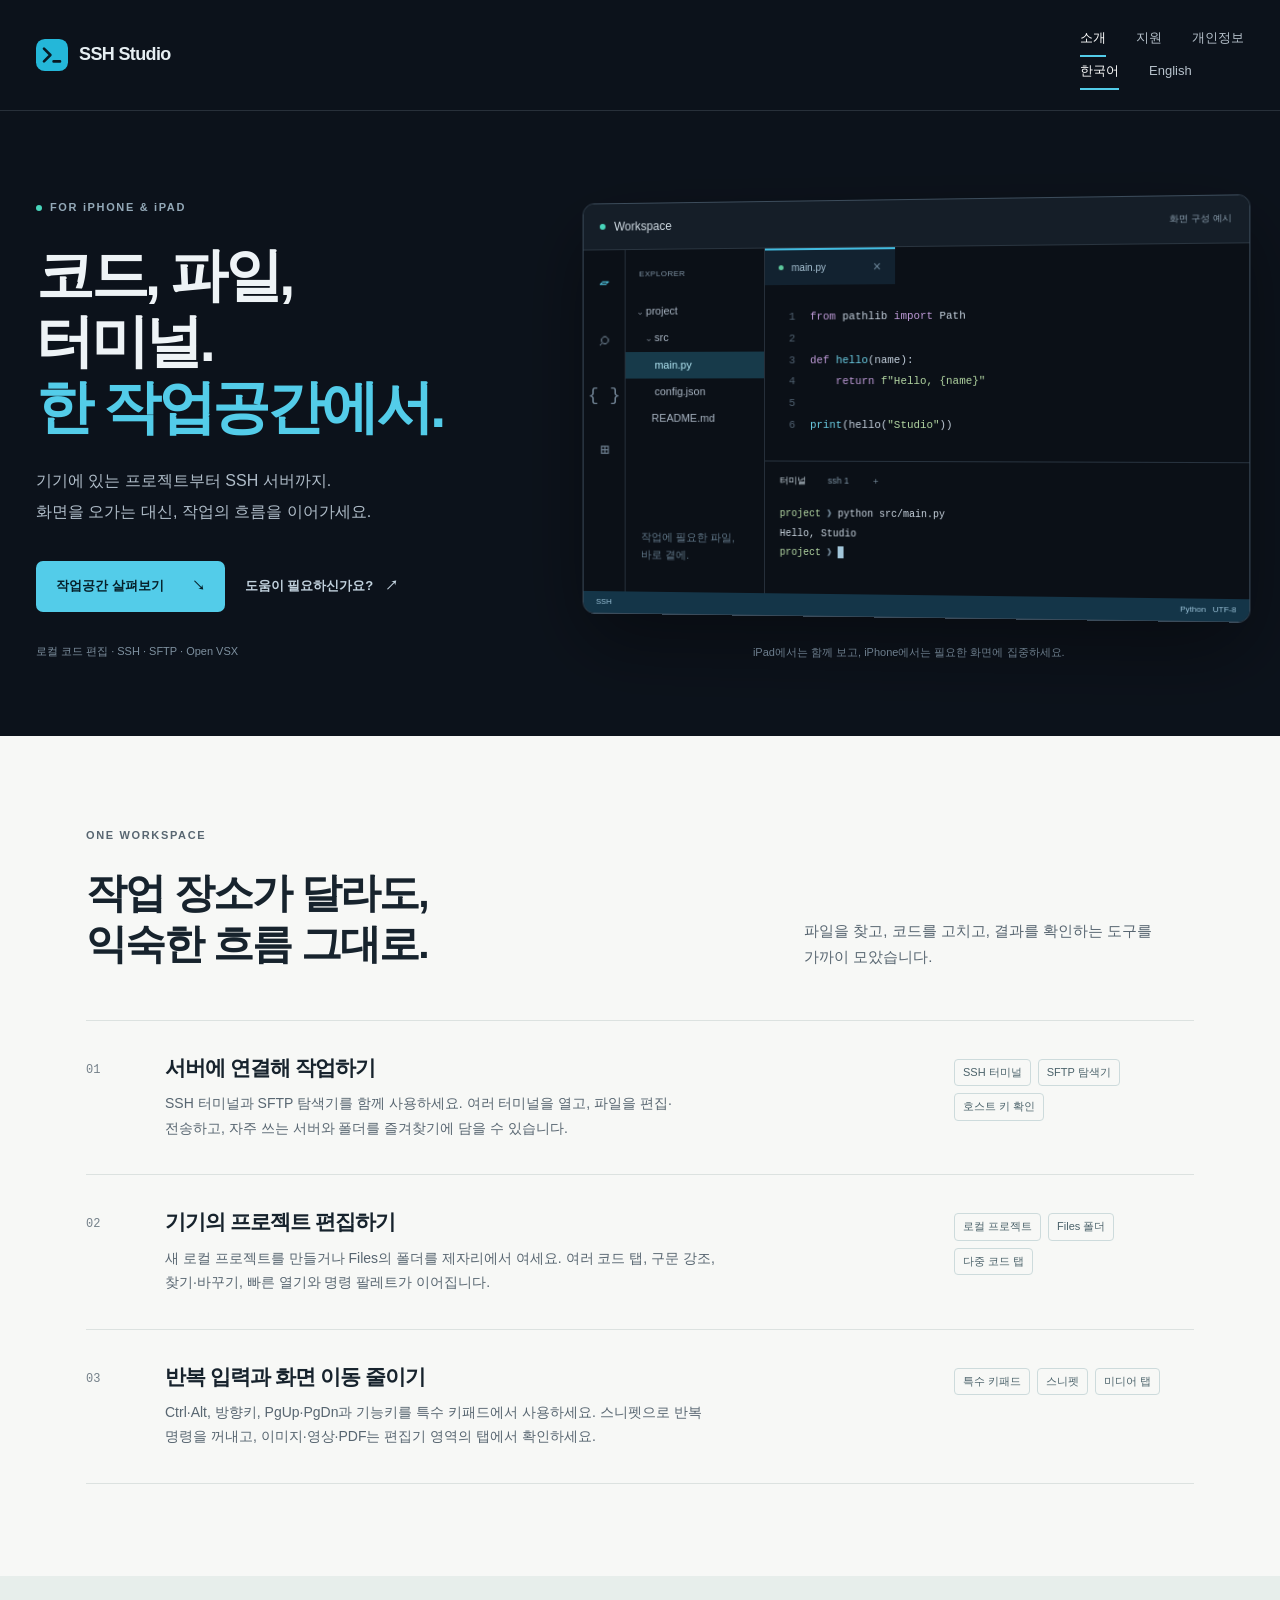
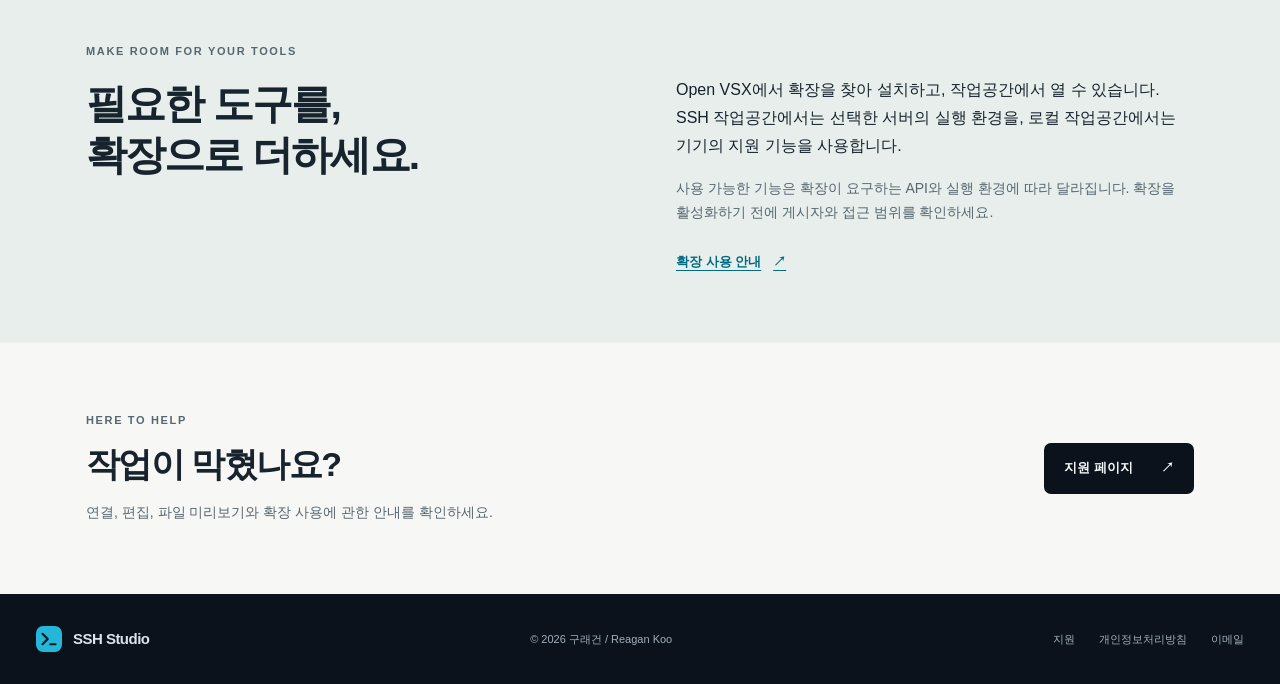
==== commit 22a48599: "Add Korean and English language navigation" ====
--- a/index.html
+++ b/index.html
@@ -7,6 +7,10 @@
   <meta name="description" content="SSH Studio는 iPhone과 iPad에서 로컬 코드 편집, SSH 터미널, SFTP 파일 탐색을 하나의 작업공간으로 연결합니다.">
   <meta name="theme-color" content="#0c121b">
   <title>SSH Studio — iPhone과 iPad의 코드 작업공간</title>
+  <link rel="canonical" href="https://reagan99.github.io/">
+  <link rel="alternate" hreflang="ko" href="https://reagan99.github.io/">
+  <link rel="alternate" hreflang="en" href="https://reagan99.github.io/en/">
+  <link rel="alternate" hreflang="x-default" href="https://reagan99.github.io/">
   <link rel="icon" href="assets/mark.svg" type="image/svg+xml">
   <link rel="stylesheet" href="assets/style.css">
 </head>
@@ -15,7 +19,7 @@
   <header class="site-header">
     <div class="header-inner">
       <a class="brand" href="index.html" aria-label="SSH Studio 홈"><img src="assets/mark.svg" width="32" height="32" alt=""><span>SSH Studio</span></a>
-      <nav aria-label="주 메뉴"><a href="index.html" aria-current="page">소개</a><a href="support.html">지원</a><a href="privacy.html">개인정보</a></nav>
+      <div class="header-tools"><nav aria-label="주 메뉴"><a href="index.html" aria-current="page">소개</a><a href="support.html">지원</a><a href="privacy.html">개인정보</a></nav><nav class="language-switch" aria-label="언어 선택"><a href="index.html" lang="ko" hreflang="ko" aria-current="true">한국어</a><a href="en/index.html" lang="en" hreflang="en">English</a></nav></div>
     </div>
   </header>
   <main id="main">
--- a/assets/style.css
+++ b/assets/style.css
@@ -0,0 +1,265 @@
+@charset "UTF-8";
+
+:root {
+  color-scheme: light;
+  --ink: #17232d;
+  --muted: #586671;
+  --paper: #f7f8f6;
+  --line: #dce2e0;
+  --dark: #0c121b;
+  --cyan: #53cce9;
+  --link: #006b83;
+  --radius: 14px;
+  font-family: -apple-system, BlinkMacSystemFont, "Segoe UI", "Apple SD Gothic Neo", "Noto Sans KR", sans-serif;
+}
+
+* { box-sizing: border-box; }
+html { scroll-padding-top: 100px; }
+body { margin: 0; background: var(--paper); color: var(--ink); font-size: 16px; line-height: 1.75; word-break: keep-all; overflow-wrap: anywhere; }
+a { color: var(--link); text-decoration-thickness: 1px; text-underline-offset: 4px; }
+a:hover { text-decoration-thickness: 2px; }
+a:focus-visible, summary:focus-visible { outline: 3px solid #0085a6; outline-offset: 5px; border-radius: 3px; }
+img { max-width: 100%; height: auto; }
+h1, h2, h3, p, figure { margin: 0; }
+h1, h2, h3 { line-height: 1.25; letter-spacing: -0.045em; }
+h1 { font-size: clamp(42px, 4.8vw, 68px); font-weight: 720; }
+h2 { font-size: clamp(30px, 3.2vw, 44px); font-weight: 700; }
+h3 { font-size: 22px; font-weight: 650; }
+p + p { margin-top: 16px; }
+.section { max-width: 1180px; padding: 92px 36px; margin: 0 auto; }
+.eyebrow { font-size: 11px; letter-spacing: .15em; line-height: 1.4; font-weight: 700; color: var(--muted); }
+.muted { color: var(--muted); font-size: 14px; }
+.skip-link { position: fixed; left: 16px; top: 12px; z-index: 100; background: white; padding: 10px 18px; transform: translateY(-160%); }
+.skip-link:focus { transform: translateY(0); }
+.visually-hidden { position: absolute; width: 1px; height: 1px; padding: 0; margin: -1px; overflow: hidden; clip: rect(0, 0, 0, 0); white-space: nowrap; border: 0; }
+
+.site-header { background: var(--dark); color: #e6eef2; border-bottom: 1px solid #28303a; }
+.header-inner { max-width: 1280px; margin: 0 auto; display: flex; align-items: center; justify-content: space-between; padding: 22px 36px; gap: 24px; }
+.brand { display: inline-flex; align-items: center; gap: 11px; font-size: 18px; font-weight: 700; color: inherit; text-decoration: none; letter-spacing: -.035em; flex-shrink: 0; }
+.brand img { flex-shrink: 0; }
+.site-header nav { display: flex; align-items: center; gap: 30px; font-size: 13px; }
+.site-header nav a { color: #b7c2cc; text-decoration: none; padding: 5px 0; }
+.site-header nav a:hover, .site-header nav a[aria-current] { color: #fff; }
+.site-header nav a[aria-current] { box-shadow: 0 2px var(--cyan); }
+
+.hero { background: var(--dark); color: #eef3f6; overflow: hidden; }
+.hero-inner { max-width: 1280px; margin: 0 auto; padding: 88px 36px 74px; display: grid; grid-template-columns: .84fr 1.16fr; align-items: center; gap: 52px; }
+.hero .eyebrow { color: #94a9b8; display: flex; gap: 8px; align-items: center; margin-bottom: 28px; }
+.small-dot { width: 6px; height: 6px; display: inline-block; background: #48d5bb; border-radius: 50%; flex-shrink: 0; }
+.hero h1 { font-size: clamp(42px, 4.5vw, 64px); line-height: 1.14; letter-spacing: -.06em; }
+.hero h1 span { color: var(--cyan); }
+.hero-description { color: #b0bdc9; font-size: 16px; margin-top: 26px; line-height: 1.9; }
+.actions { display: flex; flex-wrap: wrap; gap: 20px; align-items: center; margin-top: 34px; }
+.button { display: inline-flex; gap: 28px; align-items: center; justify-content: space-between; font-size: 13px; font-weight: 650; text-decoration: none; padding: 14px 20px; border-radius: 7px; min-height: 48px; }
+.button-primary { background: var(--cyan); color: #06202a; }
+.button-primary:hover { background: #7ddbf1; }
+.button-dark { background: var(--dark); color: #f5f9fb; }
+.button-dark:hover { background: #263645; }
+.text-link { font-size: 13px; font-weight: 600; display: inline-flex; align-items: center; gap: 12px; }
+.hero .text-link { color: #c1d1dd; text-decoration: none; }
+.hero-platform { font-size: 11px; color: #7e909f; margin-top: 30px; }
+.workspace-figure { min-width: 0; }
+.workspace-demo { border: 1px solid #3c4c5b; background: #0b1017; border-radius: 12px; overflow: hidden; box-shadow: 0 30px 80px #0006; transform: perspective(1300px) rotateY(-5deg); }
+.demo-top { height: 47px; border-bottom: 1px solid #2a3540; background: #151e28; display: flex; align-items: center; justify-content: space-between; padding: 0 17px; }
+.demo-project { display: flex; gap: 9px; align-items: center; font-size: 12px; color: #d1dce4; }
+.demo-caption { font-size: 9px; color: #8da0b0; letter-spacing: .02em; }
+.demo-body { display: grid; grid-template-columns: 44px 144px minmax(0, 1fr); min-height: 348px; }
+.demo-activity { border-right: 1px solid #26303b; display: flex; flex-direction: column; align-items: center; gap: 23px; padding: 19px 0; font-family: monospace; font-size: 19px; color: #708293; }
+.demo-activity .active { color: #53cce9; }
+.demo-explorer { padding-top: 18px; border-right: 1px solid #26303b; font-size: 11px; color: #a9b5c3; position: relative; }
+.demo-label { letter-spacing: .07em; font-size: 8px; color: #8195a6; padding: 0 14px 17px; }
+.demo-folder { padding: 4px 12px; }
+.demo-file { padding: 4px 12px 4px 21px; white-space: nowrap; }
+.demo-file.selected { background: #173a4a; color: #b7ebf8; }
+.demo-folder-label { position: absolute; bottom: 28px; left: 16px; font-size: 11px; line-height: 1.7; color: #617788; }
+.demo-editor { min-width: 0; }
+.demo-tab { width: 132px; height: 37px; display: flex; align-items: center; gap: 8px; border-top: 2px solid #42bbdf; background: #122230; font-size: 10px; color: #a9c4d5; padding: 0 14px; }
+.demo-tab > span:last-child { margin-left: auto; font-size: 14px; color: #6d879a; }
+.file-dot { width: 5px; height: 5px; background: #5dc99d; display: block; border-radius: 50%; }
+.demo-code { padding: 22px 10px 24px 0; font-family: "SFMono-Regular", Consolas, "Liberation Mono", monospace; font-size: clamp(9px, .85vw, 11px); line-height: 2; white-space: nowrap; color: #c4d0dd; }
+.demo-code i { display: inline-block; font-style: normal; color: #526373; width: 31px; text-align: right; margin-right: 15px; }
+.code-purple { color: #c09cd9; }
+.code-cyan { color: #6ccfe6; }
+.code-green { color: #b5d8a4; }
+.code-muted { color: #73899a; }
+.demo-terminal { border-top: 1px solid #28333f; }
+.demo-terminal-tabs { display: flex; gap: 22px; font-size: 9px; padding: 12px 15px; color: #7f94a5; }
+.demo-terminal-tabs > span:first-child { color: #d7e5ee; }
+.demo-terminal-code { padding: 4px 15px 21px; font-family: "SFMono-Regular", Consolas, monospace; font-size: 10px; line-height: 1.95; color: #cad5e0; }
+.cursor-block { display: inline-block; width: 6px; height: 12px; background: #a3c7db; vertical-align: text-bottom; }
+.demo-status { display: flex; justify-content: space-between; background: #143548; font-size: 8px; color: #9bc2d8; padding: 4px 13px; }
+.workspace-figure figcaption { color: #8398aa; font-size: 11px; text-align: center; margin-top: 25px; line-height: 1.8; }
+
+.section-heading { display: grid; grid-template-columns: 1fr 1.1fr; gap: 24px; align-items: end; }
+.section-heading .eyebrow { grid-column: 1 / -1; }
+.section-heading > p:last-child { color: var(--muted); max-width: 390px; justify-self: end; font-size: 15px; margin: 0; }
+.workflow-list { margin-top: 50px; border-top: 1px solid var(--line); }
+.workflow-row { display: grid; grid-template-columns: 55px 1fr 240px; gap: 24px; align-items: start; padding: 34px 0; border-bottom: 1px solid var(--line); }
+.row-number { font-family: "SFMono-Regular", Consolas, monospace; color: #75818a; font-size: 12px; padding-top: 5px; }
+.workflow-row h3 { font-size: 21px; margin-bottom: 10px; }
+.workflow-row p { font-size: 14px; color: var(--muted); max-width: 550px; }
+.row-tags { display: flex; flex-wrap: wrap; gap: 7px; padding-top: 4px; }
+.row-tags span { border: 1px solid #cddbdc; border-radius: 4px; padding: 3px 8px; color: #4b626a; font-size: 11px; }
+.extension-section { background: #e7eeeb; }
+.extension-inner { display: grid; grid-template-columns: 1fr 1fr; gap: 72px; padding-top: 68px; padding-bottom: 68px; }
+.extension-inner h2 { margin-top: 20px; }
+.extension-inner > div:last-child { padding-top: 32px; }
+.extension-inner > div:last-child > p:first-child { font-size: 16px; }
+.extension-inner .muted { margin-bottom: 22px; }
+.closing-section { display: flex; align-items: center; justify-content: space-between; gap: 30px; padding-top: 70px; padding-bottom: 70px; }
+.closing-section h2 { margin: 15px 0 14px; font-size: 34px; }
+.closing-section p:last-child { color: var(--muted); font-size: 14px; }
+.site-footer { background: var(--dark); color: #a1afbc; }
+.footer-inner { max-width: 1280px; padding: 32px 36px; margin: 0 auto; display: flex; justify-content: space-between; align-items: center; gap: 24px; }
+.site-footer .brand { font-size: 15px; color: #dbe4eb; }
+.site-footer p { font-size: 11px; }
+.site-footer nav { display: flex; flex-wrap: wrap; gap: 24px; font-size: 11px; }
+.site-footer nav a { color: #a1afbc; text-decoration: none; }
+.site-footer nav a:hover { color: #fff; text-decoration: underline; }
+
+.page-heading { padding-top: 70px; padding-bottom: 54px; }
+.page-heading h1 { margin: 22px 0; font-size: clamp(38px, 4.6vw, 58px); }
+.page-heading > p:not(.eyebrow, .contact-caption) { color: var(--muted); max-width: 650px; }
+.page-heading .button { margin-top: 28px; }
+.contact-caption { font-size: 12px; color: var(--muted); margin-top: 18px; }
+.support-layout, .policy-layout { display: grid; grid-template-columns: 220px minmax(0, 1fr); gap: 64px; padding-top: 14px; align-items: start; }
+.page-index { border-top: 1px solid var(--line); padding-top: 22px; position: sticky; top: 30px; }
+.page-index .eyebrow { margin-bottom: 18px; }
+.page-index a { display: block; color: var(--muted); font-size: 13px; margin-bottom: 14px; text-decoration: none; }
+.page-index a:hover { color: var(--link); text-decoration: underline; }
+.help-section { padding: 26px 0 45px; border-top: 1px solid var(--line); scroll-margin-top: 30px; }
+.help-section h2 { font-size: 29px; margin: 15px 0 22px; }
+.help-section details { border-bottom: 1px solid var(--line); }
+.help-section summary { list-style: none; cursor: pointer; padding: 18px 34px 18px 0; position: relative; font-size: 15px; font-weight: 600; line-height: 1.7; }
+.help-section summary::-webkit-details-marker { display: none; }
+.help-section summary::after { content: "+"; position: absolute; right: 3px; top: 18px; font-weight: 400; font-size: 20px; color: #65818b; }
+.help-section details[open] summary::after { content: "−"; }
+.help-section details > div { padding: 0 28px 22px 0; font-size: 14px; color: var(--muted); }
+.help-section > p { font-size: 14px; }
+.help-section .text-link { margin: 12px 0 15px; font-size: 16px; }
+.content-list { padding-left: 20px; color: var(--muted); font-size: 14px; margin: 18px 0 24px; }
+.content-list li { padding-left: 4px; margin-bottom: 10px; }
+.notice { border-left: 3px solid #6b9ca4; background: #e9efec; border-radius: 0 6px 6px 0; padding: 18px 22px; font-size: 13px; color: #4a6167; margin-top: 24px; }
+.notice strong { color: #28474f; font-weight: 650; }
+.help-section .notice { margin-bottom: 12px; }
+
+.privacy-heading h1 { font-size: clamp(34px, 4.5vw, 56px); }
+.policy-meta { display: flex; flex-wrap: wrap; gap: 9px 24px; margin-top: 22px; font-size: 12px; color: var(--muted); }
+.policy-content > section { border-top: 1px solid var(--line); padding: 27px 0 38px; scroll-margin-top: 30px; }
+.policy-content h2 { font-size: 26px; margin-bottom: 22px; }
+.policy-content h3 { font-size: 17px; letter-spacing: -.025em; margin: 27px 0 12px; }
+.policy-content p { font-size: 14px; color: #485962; }
+.policy-content .notice p { font-size: 13px; }
+.data-table-wrap { overflow-x: auto; margin: 8px 0 24px; }
+.data-table { width: 100%; border-collapse: collapse; text-align: left; font-size: 13px; line-height: 1.8; }
+.data-table th, .data-table td { border-bottom: 1px solid var(--line); padding: 14px 16px 14px 0; vertical-align: top; }
+.data-table thead th { font-size: 11px; letter-spacing: .04em; color: var(--muted); }
+.data-table tbody th { width: 125px; min-width: 110px; font-weight: 600; color: var(--ink); }
+.data-table td { color: #485962; }
+
+@media (max-width: 1100px) {
+  .hero-inner { gap: 30px; grid-template-columns: .9fr 1.1fr; }
+  .hero h1 { font-size: 48px; }
+  .demo-body { grid-template-columns: 34px 112px minmax(0, 1fr); }
+  .demo-file { padding-left: 14px; }
+  .demo-code { font-size: 9px; }
+  .demo-code i { width: 21px; margin-right: 10px; }
+  .demo-caption { display: none; }
+  .workflow-row { grid-template-columns: 40px 1fr 180px; }
+  .support-layout, .policy-layout { gap: 40px; grid-template-columns: 180px minmax(0, 1fr); }
+}
+
+@media (max-width: 800px) {
+  .header-inner { padding: 20px 24px; }
+  .site-header nav { gap: 20px; }
+  .section { padding-left: 24px; padding-right: 24px; }
+  .hero-inner { grid-template-columns: 1fr; gap: 50px; padding: 54px 24px 45px; }
+  .hero h1 { font-size: 58px; }
+  .hero-description { font-size: 16px; }
+  .hero-platform { margin-top: 24px; }
+  .workspace-figure { max-width: 640px; width: 100%; }
+  .workspace-demo { transform: none; }
+  .demo-body { grid-template-columns: 44px 150px minmax(0, 1fr); min-height: 335px; }
+  .demo-code { font-size: 11px; }
+  .demo-code i { width: 31px; margin-right: 15px; }
+  .demo-caption { display: inline; }
+  .section-heading { display: block; }
+  .section-heading h2 { margin: 20px 0 18px; }
+  .section-heading > p:last-child { justify-self: auto; }
+  .workspace-section { padding-top: 64px; padding-bottom: 64px; }
+  .workflow-row { grid-template-columns: 32px 1fr; gap: 18px; padding: 27px 0; }
+  .row-tags { grid-column: 2; padding-top: 0; }
+  .extension-inner { gap: 36px; }
+  .extension-inner > div:last-child { padding-top: 29px; }
+  .footer-inner { padding: 30px 24px; flex-wrap: wrap; gap: 18px; }
+  .site-footer nav { width: 100%; }
+  .page-heading { padding-top: 50px; padding-bottom: 44px; }
+  .support-layout, .policy-layout { grid-template-columns: 1fr; gap: 38px; padding-top: 0; }
+  .page-index { position: static; display: flex; flex-wrap: wrap; gap: 10px 20px; padding-top: 20px; }
+  .page-index .eyebrow { width: 100%; margin: 0 0 4px; }
+  .page-index a { margin: 0; font-size: 12px; }
+  .help-section { padding-top: 22px; }
+}
+
+@media (max-width: 520px) {
+  .header-inner { padding: 17px 20px; gap: 15px; }
+  .brand { font-size: 16px; gap: 8px; }
+  .brand img { width: 28px; height: 28px; }
+  .site-header nav { gap: 15px; font-size: 11px; }
+  .section { padding-left: 20px; padding-right: 20px; }
+  .hero-inner { padding: 44px 20px 36px; gap: 38px; }
+  .hero h1 { font-size: clamp(40px, 10vw, 52px); }
+  .hero .eyebrow { margin-bottom: 23px; font-size: 10px; }
+  .hero-description { font-size: 14px; }
+  .actions { gap: 18px; margin-top: 26px; }
+  .button { font-size: 12px; padding: 13px 17px; }
+  .hero .text-link { font-size: 12px; }
+  .demo-top { height: 39px; padding: 0 12px; }
+  .demo-body { grid-template-columns: 29px 94px minmax(0, 1fr); min-height: 287px; }
+  .demo-activity { font-size: 15px; gap: 22px; }
+  .demo-explorer { font-size: 8px; padding-top: 16px; }
+  .demo-label { padding: 0 9px 12px; font-size: 7px; }
+  .demo-folder, .demo-file { padding-left: 9px; padding-right: 4px; }
+  .demo-folder-label { font-size: 8px; left: 10px; bottom: 24px; }
+  .demo-project { font-size: 10px; }
+  .demo-caption { font-size: 8px; }
+  .demo-tab { width: 100px; height: 33px; font-size: 8px; padding: 0 9px; gap: 6px; }
+  .demo-code { font-size: clamp(6.5px, 1.85vw, 9px); padding-top: 19px; padding-bottom: 23px; line-height: 2; }
+  .demo-code i { width: 15px; margin-right: 7px; }
+  .demo-terminal-tabs { font-size: 8px; padding: 9px; gap: 14px; }
+  .demo-terminal-code { font-size: 8px; padding: 4px 9px 16px; }
+  .cursor-block { width: 5px; height: 10px; }
+  .workspace-figure figcaption { font-size: 10px; margin-top: 17px; }
+  .section-heading h2 { font-size: 32px; }
+  .workflow-list { margin-top: 32px; }
+  .workflow-row h3 { font-size: 19px; }
+  .workflow-row p { font-size: 13px; }
+  .workflow-row { grid-template-columns: 23px 1fr; gap: 13px; }
+  .extension-inner { display: block; padding-top: 48px; padding-bottom: 48px; }
+  .extension-inner h2 { font-size: 32px; }
+  .extension-inner > div:last-child { padding-top: 24px; }
+  .extension-inner > div:last-child > p:first-child { font-size: 14px; }
+  .closing-section { display: block; padding-top: 48px; padding-bottom: 48px; }
+  .closing-section .button { margin-top: 24px; }
+  .footer-inner { padding: 27px 20px; gap: 15px 24px; }
+  .site-footer p { font-size: 10px; }
+  .site-footer nav { gap: 20px; }
+  .page-heading h1 { font-size: 38px; }
+  .page-heading > p:not(.eyebrow, .contact-caption) { font-size: 14px; }
+  .help-section h2 { font-size: 26px; }
+  .help-section summary { font-size: 14px; }
+  .help-section details > div { font-size: 13px; padding-right: 12px; }
+  .notice { padding: 15px 17px; }
+  .privacy-heading h1 { font-size: 32px; }
+  .policy-meta { display: block; font-size: 11px; }
+  .policy-meta span { display: block; margin-top: 5px; }
+  .policy-content h2 { font-size: 23px; }
+  .policy-content p { font-size: 13px; }
+  .data-table { font-size: 12px; }
+  .data-table tbody th { width: 92px; min-width: 80px; }
+  .data-table th, .data-table td { padding-right: 10px; }
+}
+
+@media (prefers-reduced-motion: reduce) {
+  html { scroll-behavior: auto; }
+}
